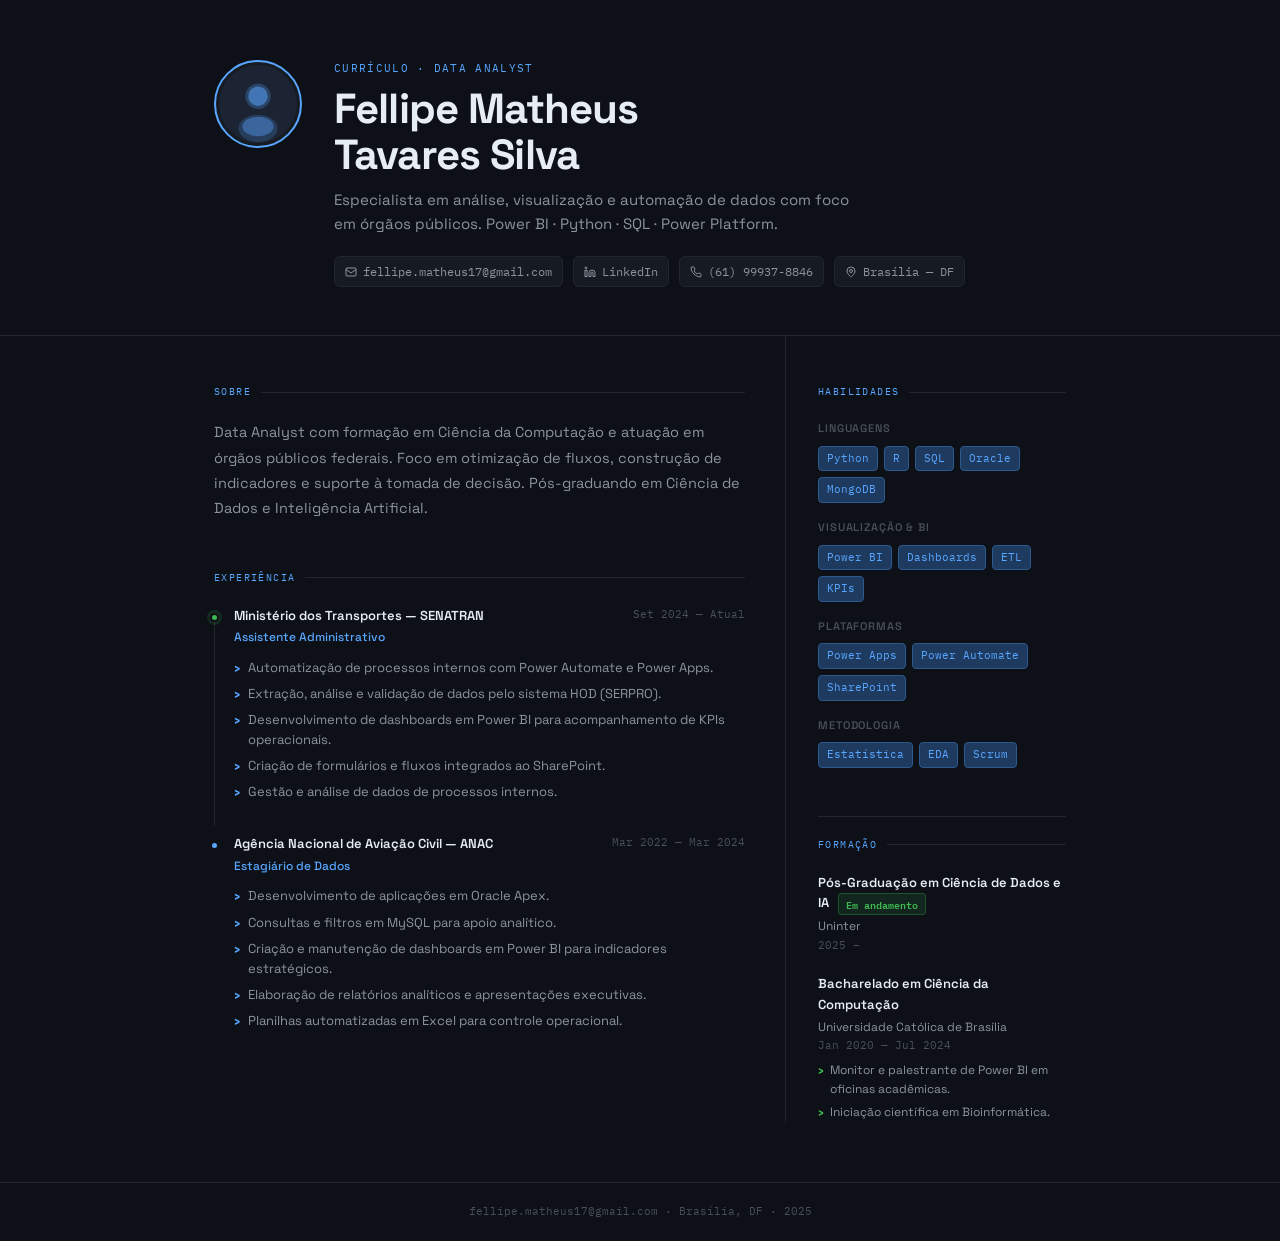
==== Index.html @ 31ef7005 "Add files via upload" ====
<!DOCTYPE html>
<html lang="pt-BR">
<head>
  <meta charset="UTF-8" />
  <meta name="viewport" content="width=device-width, initial-scale=1.0" />
  <title>Fellipe Matheus — Data Analyst</title>
  <link href="https://fonts.googleapis.com/css2?family=Space+Grotesk:wght@300;400;500;600;700&family=IBM+Plex+Mono:wght@400;500&display=swap" rel="stylesheet" />
  <style>
    :root {
      --bg: #0D1117;
      --surface: #161B22;
      --surface-2: #1C2333;
      --border: #21262D;
      --accent: #58A6FF;
      --accent-dim: #1F3A5F;
      --accent-green: #3FB950;
      --text-primary: #E6EDF3;
      --text-secondary: #8B949E;
      --text-muted: #484F58;
      --tag-bg: #1F3A5F;
      --tag-border: #2D5A8E;
    }

    *, *::before, *::after { box-sizing: border-box; margin: 0; padding: 0; }

    html { scroll-behavior: smooth; }

    body {
      font-family: 'Space Grotesk', sans-serif;
      background: var(--bg);
      color: var(--text-primary);
      min-height: 100vh;
      line-height: 1.6;
    }

    /* ── LAYOUT ── */
    .container {
      max-width: 900px;
      margin: 0 auto;
      padding: 0 24px;
    }

    /* ── HEADER ── */
    header {
      border-bottom: 1px solid var(--border);
      padding: 60px 0 48px;
    }

    .header-inner {
      display: flex;
      align-items: flex-start;
      gap: 32px;
    }

    .avatar-wrap {
      flex-shrink: 0;
    }

    .avatar-ring {
      width: 88px;
      height: 88px;
      border-radius: 50%;
      border: 2px solid var(--accent);
      padding: 3px;
      background: var(--surface);
    }

    .avatar-ring svg {
      width: 100%;
      height: 100%;
    }

    .header-text { flex: 1; }

    .eyebrow {
      font-family: 'IBM Plex Mono', monospace;
      font-size: 11px;
      letter-spacing: 0.12em;
      text-transform: uppercase;
      color: var(--accent);
      margin-bottom: 8px;
    }

    h1 {
      font-size: clamp(28px, 5vw, 42px);
      font-weight: 700;
      letter-spacing: -0.02em;
      line-height: 1.1;
      color: var(--text-primary);
      margin-bottom: 10px;
    }

    .tagline {
      font-size: 15px;
      color: var(--text-secondary);
      margin-bottom: 20px;
      max-width: 520px;
    }

    .contacts {
      display: flex;
      flex-wrap: wrap;
      gap: 10px;
    }

    .contact-pill {
      display: inline-flex;
      align-items: center;
      gap: 6px;
      font-family: 'IBM Plex Mono', monospace;
      font-size: 12px;
      color: var(--text-secondary);
      background: var(--surface);
      border: 1px solid var(--border);
      border-radius: 6px;
      padding: 5px 10px;
      text-decoration: none;
      transition: border-color 0.2s, color 0.2s;
    }

    .contact-pill:hover {
      border-color: var(--accent);
      color: var(--accent);
    }

    .contact-pill svg { flex-shrink: 0; }

    /* ── MAIN GRID ── */
    main {
      display: grid;
      grid-template-columns: 1fr 280px;
      gap: 0;
      align-items: start;
    }

    /* ── LEFT COLUMN ── */
    .col-left {
      padding: 48px 40px 60px 0;
      border-right: 1px solid var(--border);
    }

    /* ── RIGHT COLUMN ── */
    .col-right {
      padding: 48px 0 60px 32px;
    }

    /* ── SECTION ── */
    section { margin-bottom: 48px; }
    section:last-child { margin-bottom: 0; }

    .section-label {
      font-family: 'IBM Plex Mono', monospace;
      font-size: 10px;
      letter-spacing: 0.14em;
      text-transform: uppercase;
      color: var(--accent);
      margin-bottom: 20px;
      display: flex;
      align-items: center;
      gap: 10px;
    }

    .section-label::after {
      content: '';
      display: block;
      flex: 1;
      height: 1px;
      background: var(--border);
    }

    /* ── ABOUT ── */
    .about-text {
      font-size: 14.5px;
      color: var(--text-secondary);
      line-height: 1.75;
    }

    /* ── EXPERIENCE ── */
    .exp-item {
      position: relative;
      padding-left: 20px;
      margin-bottom: 32px;
    }

    .exp-item::before {
      content: '';
      position: absolute;
      left: 0;
      top: 8px;
      bottom: -24px;
      width: 1px;
      background: var(--border);
    }

    .exp-item:last-child::before { display: none; }

    .exp-dot {
      position: absolute;
      left: -4px;
      top: 7px;
      width: 9px;
      height: 9px;
      border-radius: 50%;
      background: var(--accent);
      border: 2px solid var(--bg);
    }

    .exp-dot.current {
      background: var(--accent-green);
      box-shadow: 0 0 0 3px rgba(63, 185, 80, 0.15);
    }

    .exp-header {
      display: flex;
      justify-content: space-between;
      align-items: flex-start;
      flex-wrap: wrap;
      gap: 4px;
      margin-bottom: 2px;
    }

    .exp-org {
      font-size: 13px;
      font-weight: 600;
      color: var(--text-primary);
    }

    .exp-period {
      font-family: 'IBM Plex Mono', monospace;
      font-size: 11px;
      color: var(--text-muted);
    }

    .exp-role {
      font-size: 12px;
      color: var(--accent);
      margin-bottom: 10px;
      font-weight: 500;
    }

    .exp-bullets {
      list-style: none;
      display: flex;
      flex-direction: column;
      gap: 6px;
    }

    .exp-bullets li {
      font-size: 13px;
      color: var(--text-secondary);
      padding-left: 14px;
      position: relative;
      line-height: 1.55;
    }

    .exp-bullets li::before {
      content: '›';
      position: absolute;
      left: 0;
      color: var(--accent);
      font-weight: 700;
    }

    /* ── SKILLS ── */
    .skill-group { margin-bottom: 16px; }

    .skill-group-name {
      font-size: 11px;
      font-weight: 600;
      text-transform: uppercase;
      letter-spacing: 0.08em;
      color: var(--text-muted);
      margin-bottom: 8px;
    }

    .tags {
      display: flex;
      flex-wrap: wrap;
      gap: 6px;
    }

    .tag {
      font-family: 'IBM Plex Mono', monospace;
      font-size: 11px;
      background: var(--tag-bg);
      border: 1px solid var(--tag-border);
      color: var(--accent);
      border-radius: 4px;
      padding: 3px 8px;
    }

    /* ── EDUCATION ── */
    .edu-item { margin-bottom: 20px; }
    .edu-item:last-child { margin-bottom: 0; }

    .edu-degree {
      font-size: 13px;
      font-weight: 600;
      color: var(--text-primary);
      margin-bottom: 2px;
    }

    .edu-inst {
      font-size: 12px;
      color: var(--text-secondary);
    }

    .edu-period {
      font-family: 'IBM Plex Mono', monospace;
      font-size: 11px;
      color: var(--text-muted);
      margin-bottom: 6px;
    }

    .edu-notes {
      list-style: none;
      display: flex;
      flex-direction: column;
      gap: 4px;
    }

    .edu-notes li {
      font-size: 12px;
      color: var(--text-secondary);
      padding-left: 12px;
      position: relative;
    }

    .edu-notes li::before {
      content: '›';
      position: absolute;
      left: 0;
      color: var(--accent-green);
      font-weight: 700;
    }

    .badge-current {
      display: inline-block;
      font-family: 'IBM Plex Mono', monospace;
      font-size: 10px;
      background: rgba(63, 185, 80, 0.12);
      border: 1px solid rgba(63, 185, 80, 0.3);
      color: var(--accent-green);
      border-radius: 4px;
      padding: 2px 7px;
      margin-left: 6px;
      vertical-align: middle;
    }

    /* ── DIVIDER ── */
    hr.soft {
      border: none;
      border-top: 1px solid var(--border);
      margin: 20px 0;
    }

    /* ── FOOTER ── */
    footer {
      border-top: 1px solid var(--border);
      padding: 20px 0;
      text-align: center;
    }

    .footer-text {
      font-family: 'IBM Plex Mono', monospace;
      font-size: 11px;
      color: var(--text-muted);
    }

    /* ── RESPONSIVE ── */
    @media (max-width: 680px) {
      .header-inner { flex-direction: column; gap: 20px; }

      main {
        grid-template-columns: 1fr;
      }

      .col-left {
        padding: 40px 0 0;
        border-right: none;
        border-bottom: 1px solid var(--border);
        padding-bottom: 40px;
      }

      .col-right { padding: 40px 0 60px; }
    }

    @media print {
      body { background: white; color: black; }
      .contact-pill { border: 1px solid #ccc; color: #333; }
    }
  </style>
</head>
<body>

  <header>
    <div class="container">
      <div class="header-inner">
        <div class="avatar-wrap">
          <div class="avatar-ring">
            <!-- Placeholder avatar icon -->
            <svg viewBox="0 0 80 80" fill="none" xmlns="http://www.w3.org/2000/svg">
              <circle cx="40" cy="40" r="40" fill="#1C2333"/>
              <circle cx="40" cy="32" r="13" fill="#58A6FF" opacity="0.25"/>
              <ellipse cx="40" cy="65" rx="20" ry="14" fill="#58A6FF" opacity="0.2"/>
              <circle cx="40" cy="32" r="10" fill="#58A6FF" opacity="0.5"/>
              <ellipse cx="40" cy="63" rx="16" ry="10" fill="#58A6FF" opacity="0.4"/>
            </svg>
          </div>
        </div>

        <div class="header-text">
          <p class="eyebrow">Currículo · Data Analyst</p>
          <h1>Fellipe Matheus<br>Tavares Silva</h1>
          <p class="tagline">
            Especialista em análise, visualização e automação de dados com foco em órgãos públicos.
            Power BI · Python · SQL · Power Platform.
          </p>
          <div class="contacts">
            <a class="contact-pill" href="mailto:fellipe.matheus17@gmail.com">
              <svg width="12" height="12" viewBox="0 0 24 24" fill="none" stroke="currentColor" stroke-width="2"><rect x="2" y="4" width="20" height="16" rx="2"/><path d="m22 7-10 7L2 7"/></svg>
              fellipe.matheus17@gmail.com
            </a>
            <a class="contact-pill" href="https://www.linkedin.com/in/fellipetavares17/" target="_blank" rel="noopener">
              <svg width="12" height="12" viewBox="0 0 24 24" fill="none" stroke="currentColor" stroke-width="2"><path d="M16 8a6 6 0 0 1 6 6v7h-4v-7a2 2 0 0 0-4 0v7h-4v-7a6 6 0 0 1 6-6z"/><rect x="2" y="9" width="4" height="12"/><circle cx="4" cy="4" r="2"/></svg>
              LinkedIn
            </a>
            <span class="contact-pill">
              <svg width="12" height="12" viewBox="0 0 24 24" fill="none" stroke="currentColor" stroke-width="2"><path d="M22 16.92v3a2 2 0 0 1-2.18 2 19.79 19.79 0 0 1-8.63-3.07 19.5 19.5 0 0 1-6-6A19.79 19.79 0 0 1 2.12 4.18 2 2 0 0 1 4.11 2h3a2 2 0 0 1 2 1.72c.127.96.361 1.903.7 2.81a2 2 0 0 1-.45 2.11L8.09 9.91a16 16 0 0 0 6 6l1.27-1.27a2 2 0 0 1 2.11-.45c.907.339 1.85.573 2.81.7A2 2 0 0 1 22 16.92z"/></svg>
              (61) 99937-8846
            </span>
            <span class="contact-pill">
              <svg width="12" height="12" viewBox="0 0 24 24" fill="none" stroke="currentColor" stroke-width="2"><path d="M20 10c0 6-8 12-8 12s-8-6-8-12a8 8 0 0 1 16 0z"/><circle cx="12" cy="10" r="3"/></svg>
              Brasília — DF
            </span>
          </div>
        </div>
      </div>
    </div>
  </header>

  <div class="container">
    <main>

      <!-- ── LEFT: About + Experience ── -->
      <div class="col-left">

        <section>
          <p class="section-label">Sobre</p>
          <p class="about-text">
            Data Analyst com formação em Ciência da Computação e atuação em órgãos públicos federais.
            Foco em otimização de fluxos, construção de indicadores e suporte à tomada de decisão.
            Pós-graduando em Ciência de Dados e Inteligência Artificial.
          </p>
        </section>

        <section>
          <p class="section-label">Experiência</p>

          <div class="exp-item">
            <div class="exp-dot current"></div>
            <div class="exp-header">
              <span class="exp-org">Ministério dos Transportes — SENATRAN</span>
              <span class="exp-period">Set 2024 — Atual</span>
            </div>
            <p class="exp-role">Assistente Administrativo</p>
            <ul class="exp-bullets">
              <li>Automatização de processos internos com Power Automate e Power Apps.</li>
              <li>Extração, análise e validação de dados pelo sistema HOD (SERPRO).</li>
              <li>Desenvolvimento de dashboards em Power BI para acompanhamento de KPIs operacionais.</li>
              <li>Criação de formulários e fluxos integrados ao SharePoint.</li>
              <li>Gestão e análise de dados de processos internos.</li>
            </ul>
          </div>

          <div class="exp-item">
            <div class="exp-dot"></div>
            <div class="exp-header">
              <span class="exp-org">Agência Nacional de Aviação Civil — ANAC</span>
              <span class="exp-period">Mar 2022 — Mar 2024</span>
            </div>
            <p class="exp-role">Estagiário de Dados</p>
            <ul class="exp-bullets">
              <li>Desenvolvimento de aplicações em Oracle Apex.</li>
              <li>Consultas e filtros em MySQL para apoio analítico.</li>
              <li>Criação e manutenção de dashboards em Power BI para indicadores estratégicos.</li>
              <li>Elaboração de relatórios analíticos e apresentações executivas.</li>
              <li>Planilhas automatizadas em Excel para controle operacional.</li>
            </ul>
          </div>
        </section>

      </div>

      <!-- ── RIGHT: Skills + Education ── -->
      <div class="col-right">

        <section>
          <p class="section-label">Habilidades</p>

          <div class="skill-group">
            <p class="skill-group-name">Linguagens</p>
            <div class="tags">
              <span class="tag">Python</span>
              <span class="tag">R</span>
              <span class="tag">SQL</span>
              <span class="tag">Oracle</span>
              <span class="tag">MongoDB</span>
            </div>
          </div>

          <div class="skill-group">
            <p class="skill-group-name">Visualização & BI</p>
            <div class="tags">
              <span class="tag">Power BI</span>
              <span class="tag">Dashboards</span>
              <span class="tag">ETL</span>
              <span class="tag">KPIs</span>
            </div>
          </div>

          <div class="skill-group">
            <p class="skill-group-name">Plataformas</p>
            <div class="tags">
              <span class="tag">Power Apps</span>
              <span class="tag">Power Automate</span>
              <span class="tag">SharePoint</span>
            </div>
          </div>

          <div class="skill-group">
            <p class="skill-group-name">Metodologia</p>
            <div class="tags">
              <span class="tag">Estatística</span>
              <span class="tag">EDA</span>
              <span class="tag">Scrum</span>
            </div>
          </div>
        </section>

        <hr class="soft" />

        <section>
          <p class="section-label">Formação</p>

          <div class="edu-item">
            <p class="edu-degree">
              Pós-Graduação em Ciência de Dados e IA
              <span class="badge-current">Em andamento</span>
            </p>
            <p class="edu-inst">Uninter</p>
            <p class="edu-period">2025 –</p>
          </div>

          <div class="edu-item">
            <p class="edu-degree">Bacharelado em Ciência da Computação</p>
            <p class="edu-inst">Universidade Católica de Brasília</p>
            <p class="edu-period">Jan 2020 — Jul 2024</p>
            <ul class="edu-notes">
              <li>Monitor e palestrante de Power BI em oficinas acadêmicas.</li>
              <li>Iniciação científica em Bioinformática.</li>
            </ul>
          </div>
        </section>

      </div>

    </main>
  </div>

  <footer>
    <div class="container">
      <p class="footer-text">fellipe.matheus17@gmail.com · Brasília, DF · 2025</p>
    </div>
  </footer>

</body>
</html>
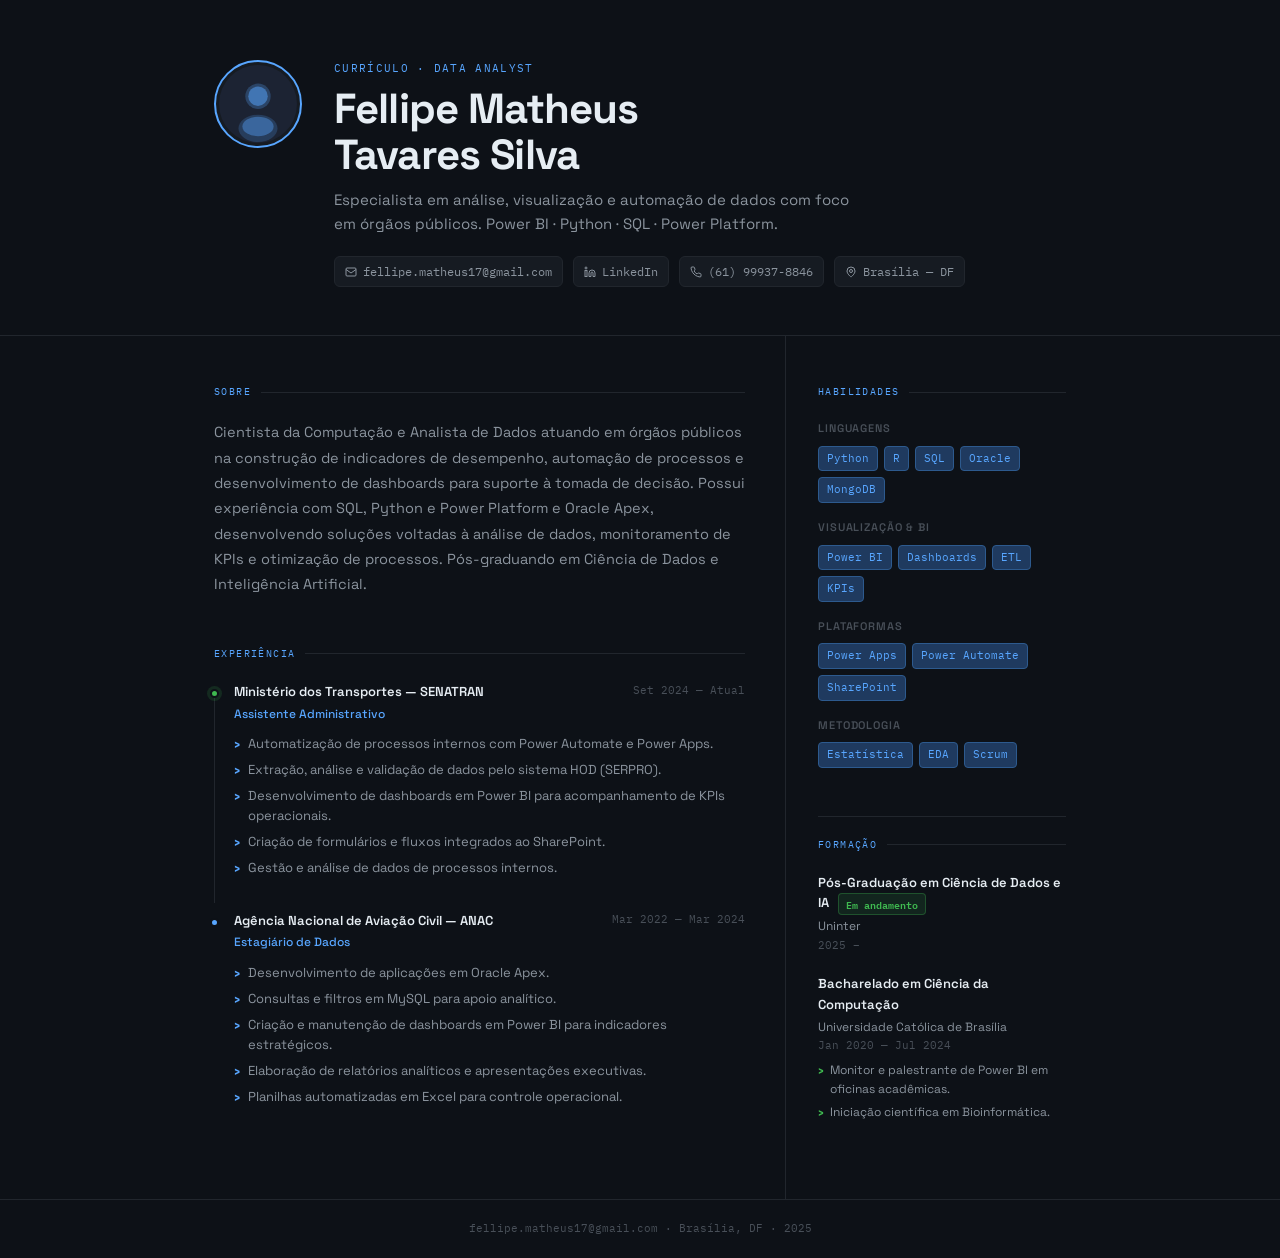
==== commit 41dc254a: "Update Index.html" ====
--- a/Index.html
+++ b/Index.html
@@ -417,7 +417,7 @@
             Power BI · Python · SQL · Power Platform.
           </p>
           <div class="contacts">
-            <a class="contact-pill" href="mailto:fellipe.matheus17@gmail.com">
+            <a class="contact-pill" href="mailto:dev.fellipetavares@gmail.com">
               <svg width="12" height="12" viewBox="0 0 24 24" fill="none" stroke="currentColor" stroke-width="2"><rect x="2" y="4" width="20" height="16" rx="2"/><path d="m22 7-10 7L2 7"/></svg>
               fellipe.matheus17@gmail.com
             </a>
@@ -448,8 +448,7 @@
         <section>
           <p class="section-label">Sobre</p>
           <p class="about-text">
-            Data Analyst com formação em Ciência da Computação e atuação em órgãos públicos federais.
-            Foco em otimização de fluxos, construção de indicadores e suporte à tomada de decisão.
+            Cientista da Computação e Analista de Dados atuando em órgãos públicos na construção de indicadores de desempenho, automação de processos e desenvolvimento de dashboards para suporte à tomada de decisão. Possui experiência com SQL, Python e Power Platform e Oracle Apex, desenvolvendo soluções voltadas à análise de dados, monitoramento de KPIs e otimização de processos. 
             Pós-graduando em Ciência de Dados e Inteligência Artificial.
           </p>
         </section>
@@ -575,4 +574,4 @@
   </footer>
 
 </body>
-</html>+</html>
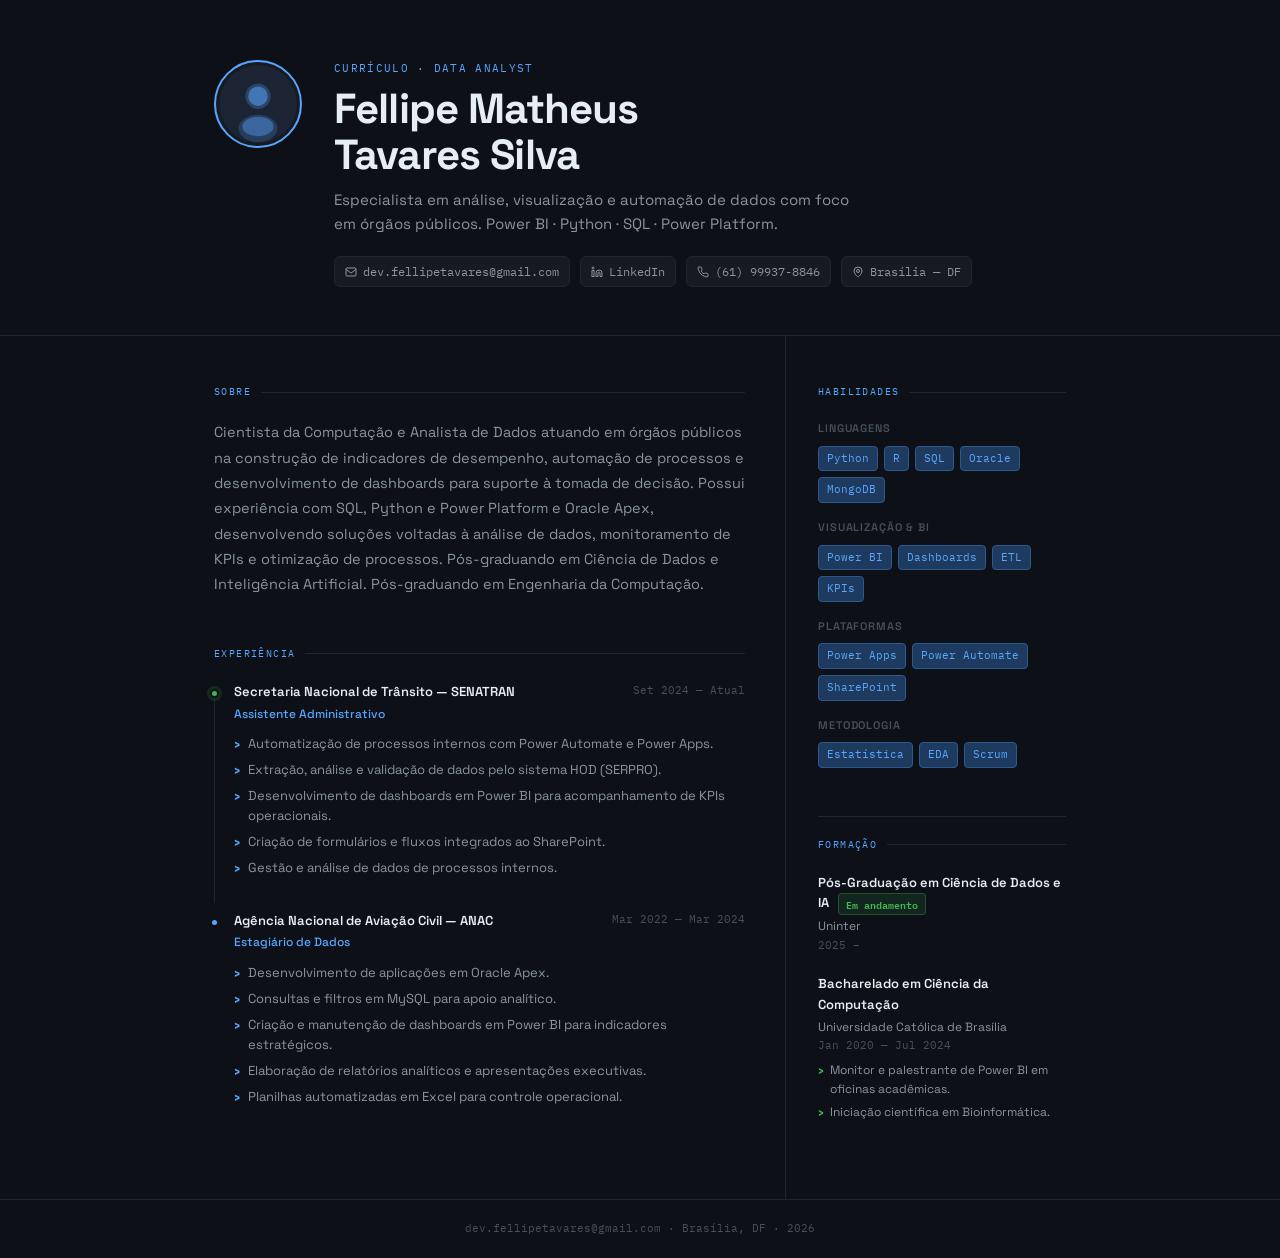
==== commit 8d728d40: "Update Index.html" ====
--- a/Index.html
+++ b/Index.html
@@ -419,7 +419,7 @@
           <div class="contacts">
             <a class="contact-pill" href="mailto:dev.fellipetavares@gmail.com">
               <svg width="12" height="12" viewBox="0 0 24 24" fill="none" stroke="currentColor" stroke-width="2"><rect x="2" y="4" width="20" height="16" rx="2"/><path d="m22 7-10 7L2 7"/></svg>
-              fellipe.matheus17@gmail.com
+              dev.fellipetavares@gmail.com
             </a>
             <a class="contact-pill" href="https://www.linkedin.com/in/fellipetavares17/" target="_blank" rel="noopener">
               <svg width="12" height="12" viewBox="0 0 24 24" fill="none" stroke="currentColor" stroke-width="2"><path d="M16 8a6 6 0 0 1 6 6v7h-4v-7a2 2 0 0 0-4 0v7h-4v-7a6 6 0 0 1 6-6z"/><rect x="2" y="9" width="4" height="12"/><circle cx="4" cy="4" r="2"/></svg>
@@ -450,6 +450,7 @@
           <p class="about-text">
             Cientista da Computação e Analista de Dados atuando em órgãos públicos na construção de indicadores de desempenho, automação de processos e desenvolvimento de dashboards para suporte à tomada de decisão. Possui experiência com SQL, Python e Power Platform e Oracle Apex, desenvolvendo soluções voltadas à análise de dados, monitoramento de KPIs e otimização de processos. 
             Pós-graduando em Ciência de Dados e Inteligência Artificial.
+            Pós-graduando em Engenharia da Computação.
           </p>
         </section>
 
@@ -459,7 +460,7 @@
           <div class="exp-item">
             <div class="exp-dot current"></div>
             <div class="exp-header">
-              <span class="exp-org">Ministério dos Transportes — SENATRAN</span>
+              <span class="exp-org">Secretaria Nacional de Trânsito — SENATRAN</span>
               <span class="exp-period">Set 2024 — Atual</span>
             </div>
             <p class="exp-role">Assistente Administrativo</p>
@@ -569,7 +570,7 @@
 
   <footer>
     <div class="container">
-      <p class="footer-text">fellipe.matheus17@gmail.com · Brasília, DF · 2025</p>
+      <p class="footer-text">dev.fellipetavares@gmail.com · Brasília, DF · 2026</p>
     </div>
   </footer>
 
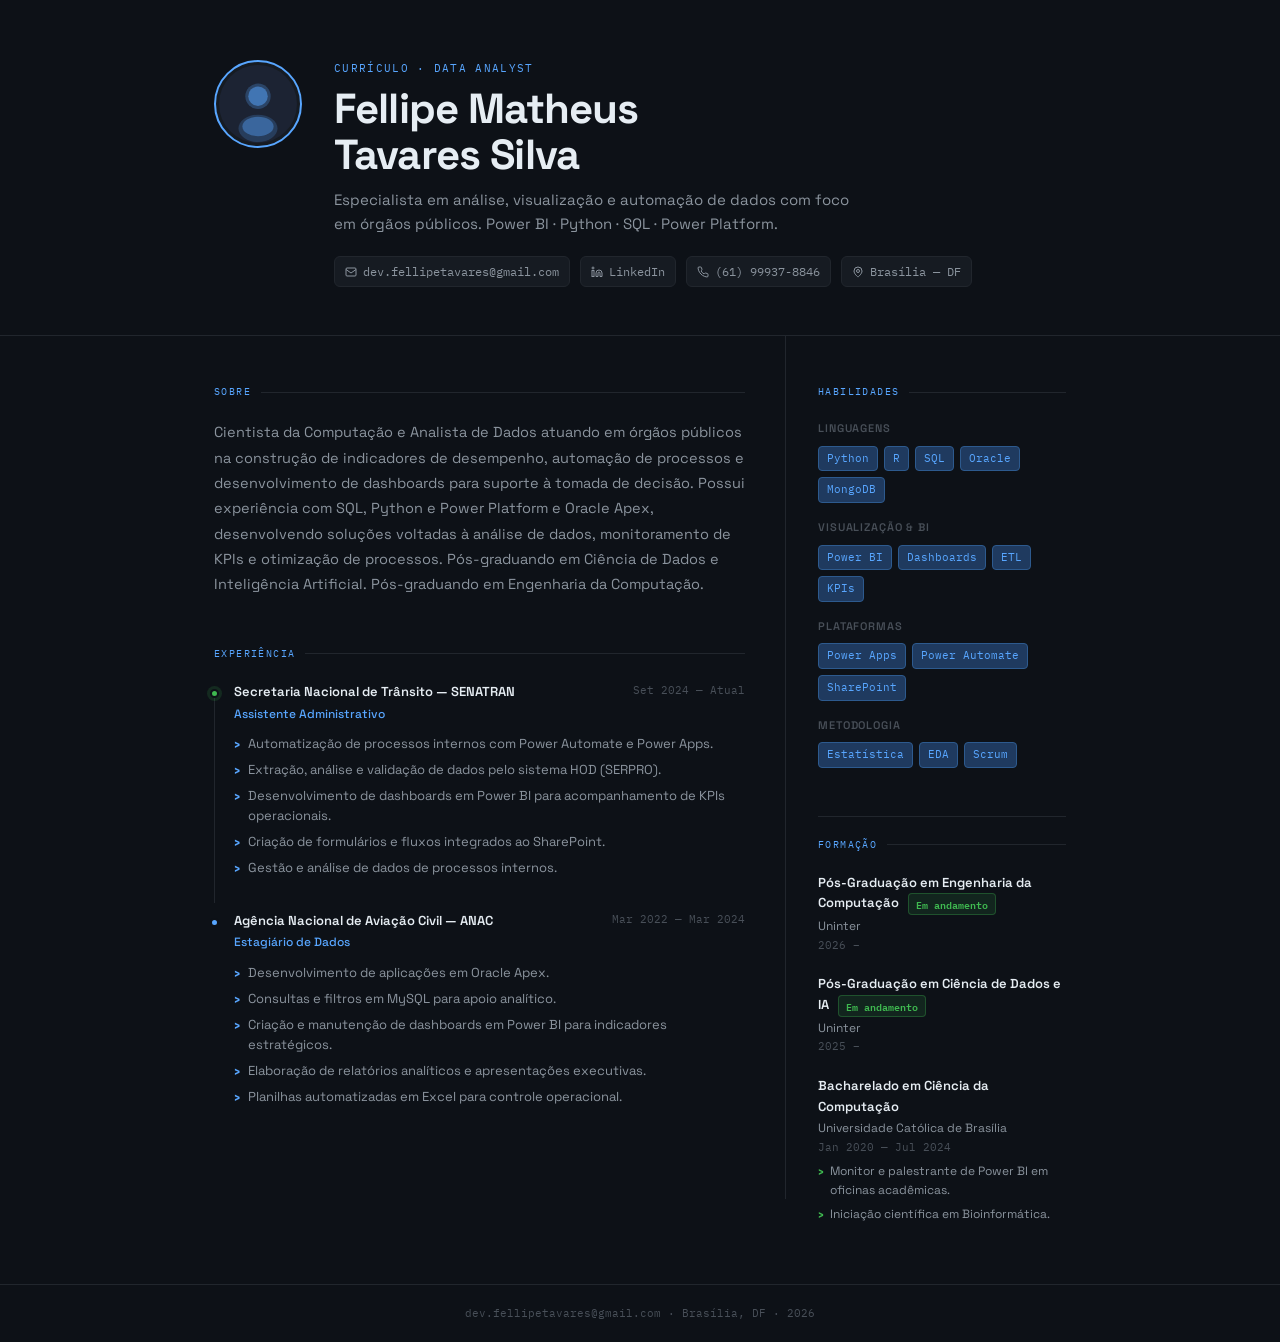
==== commit aeeef19c: "Update Index.html" ====
--- a/Index.html
+++ b/Index.html
@@ -543,6 +543,15 @@
         <section>
           <p class="section-label">Formação</p>
 
+           <div class="edu-item">
+            <p class="edu-degree">
+              Pós-Graduação em Engenharia da Computação
+              <span class="badge-current">Em andamento</span>
+            </p>
+            <p class="edu-inst">Uninter</p>
+            <p class="edu-period">2026 –</p>
+          </div>
+          
           <div class="edu-item">
             <p class="edu-degree">
               Pós-Graduação em Ciência de Dados e IA
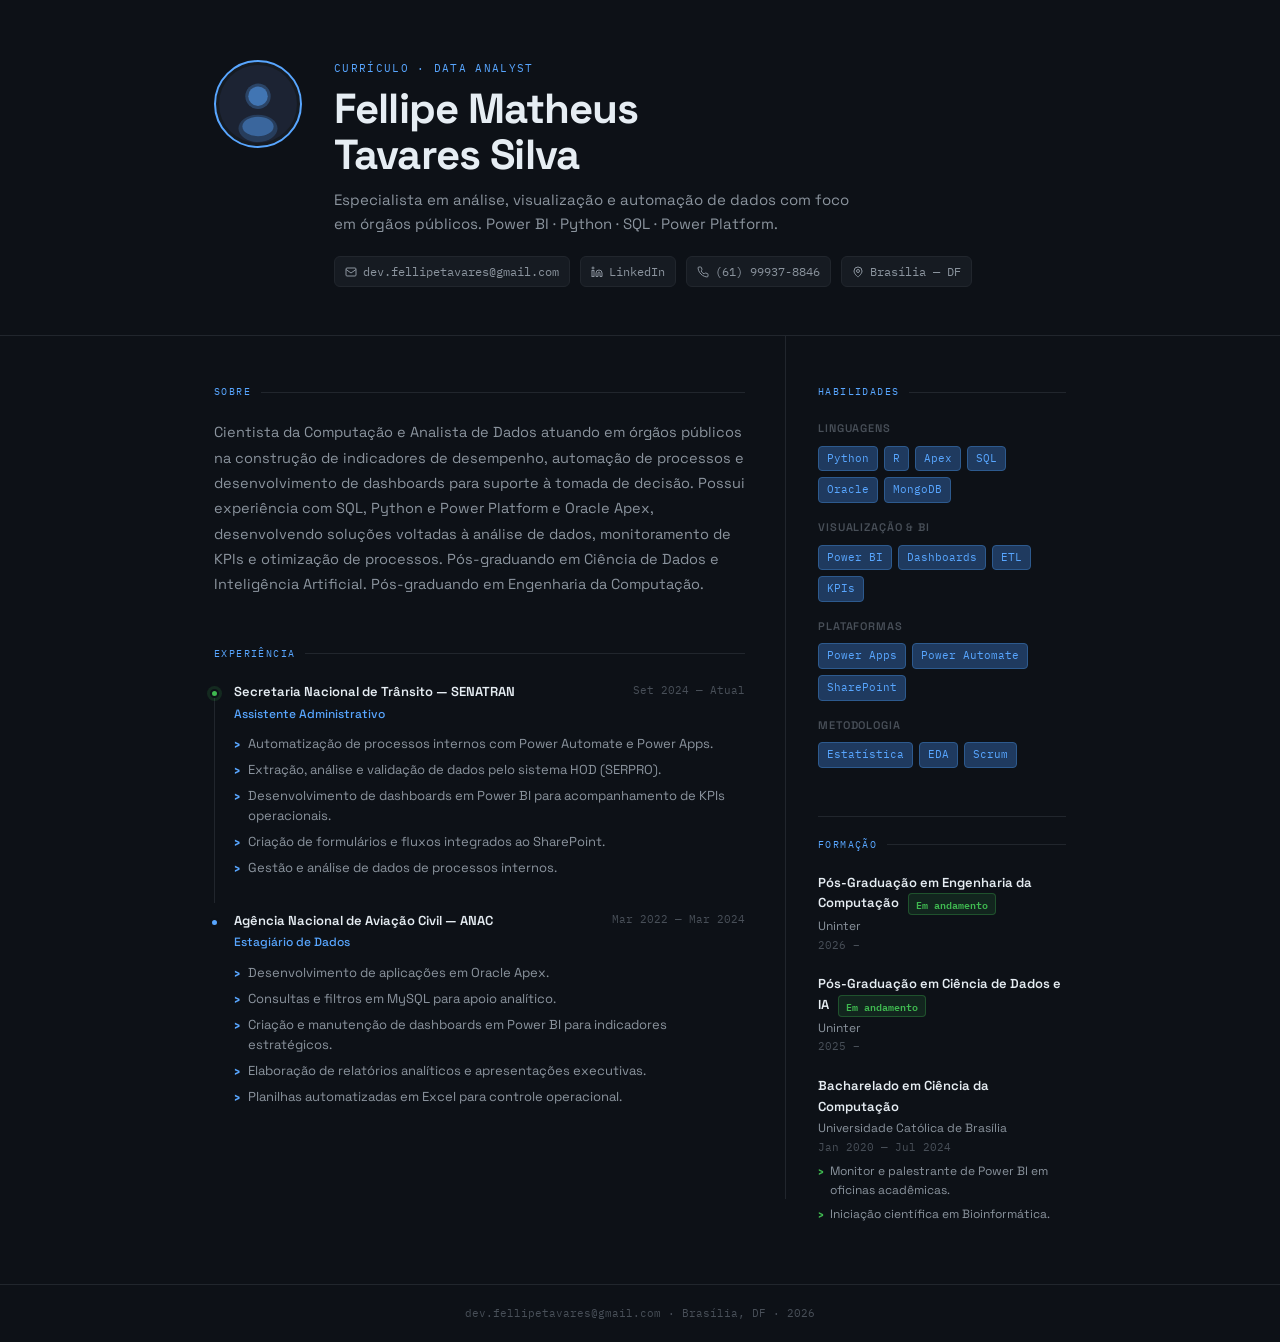
==== commit d70886e3: "Update Index.html" ====
--- a/Index.html
+++ b/Index.html
@@ -399,7 +399,7 @@
         <div class="avatar-wrap">
           <div class="avatar-ring">
             <!-- Placeholder avatar icon -->
-            <svg viewBox="0 0 80 80" fill="none" xmlns="http://www.w3.org/2000/svg">
+            <svg viewBox="0 0 80 80" fill="none" xmlns="https://github.com/FellipeMatheusTavares/Curriculum-Vitae/blob/main/foto%20perfil.jpg">
               <circle cx="40" cy="40" r="40" fill="#1C2333"/>
               <circle cx="40" cy="32" r="13" fill="#58A6FF" opacity="0.25"/>
               <ellipse cx="40" cy="65" rx="20" ry="14" fill="#58A6FF" opacity="0.2"/>
@@ -503,6 +503,7 @@
             <div class="tags">
               <span class="tag">Python</span>
               <span class="tag">R</span>
+              <span class="tag">Apex</span>
               <span class="tag">SQL</span>
               <span class="tag">Oracle</span>
               <span class="tag">MongoDB</span>
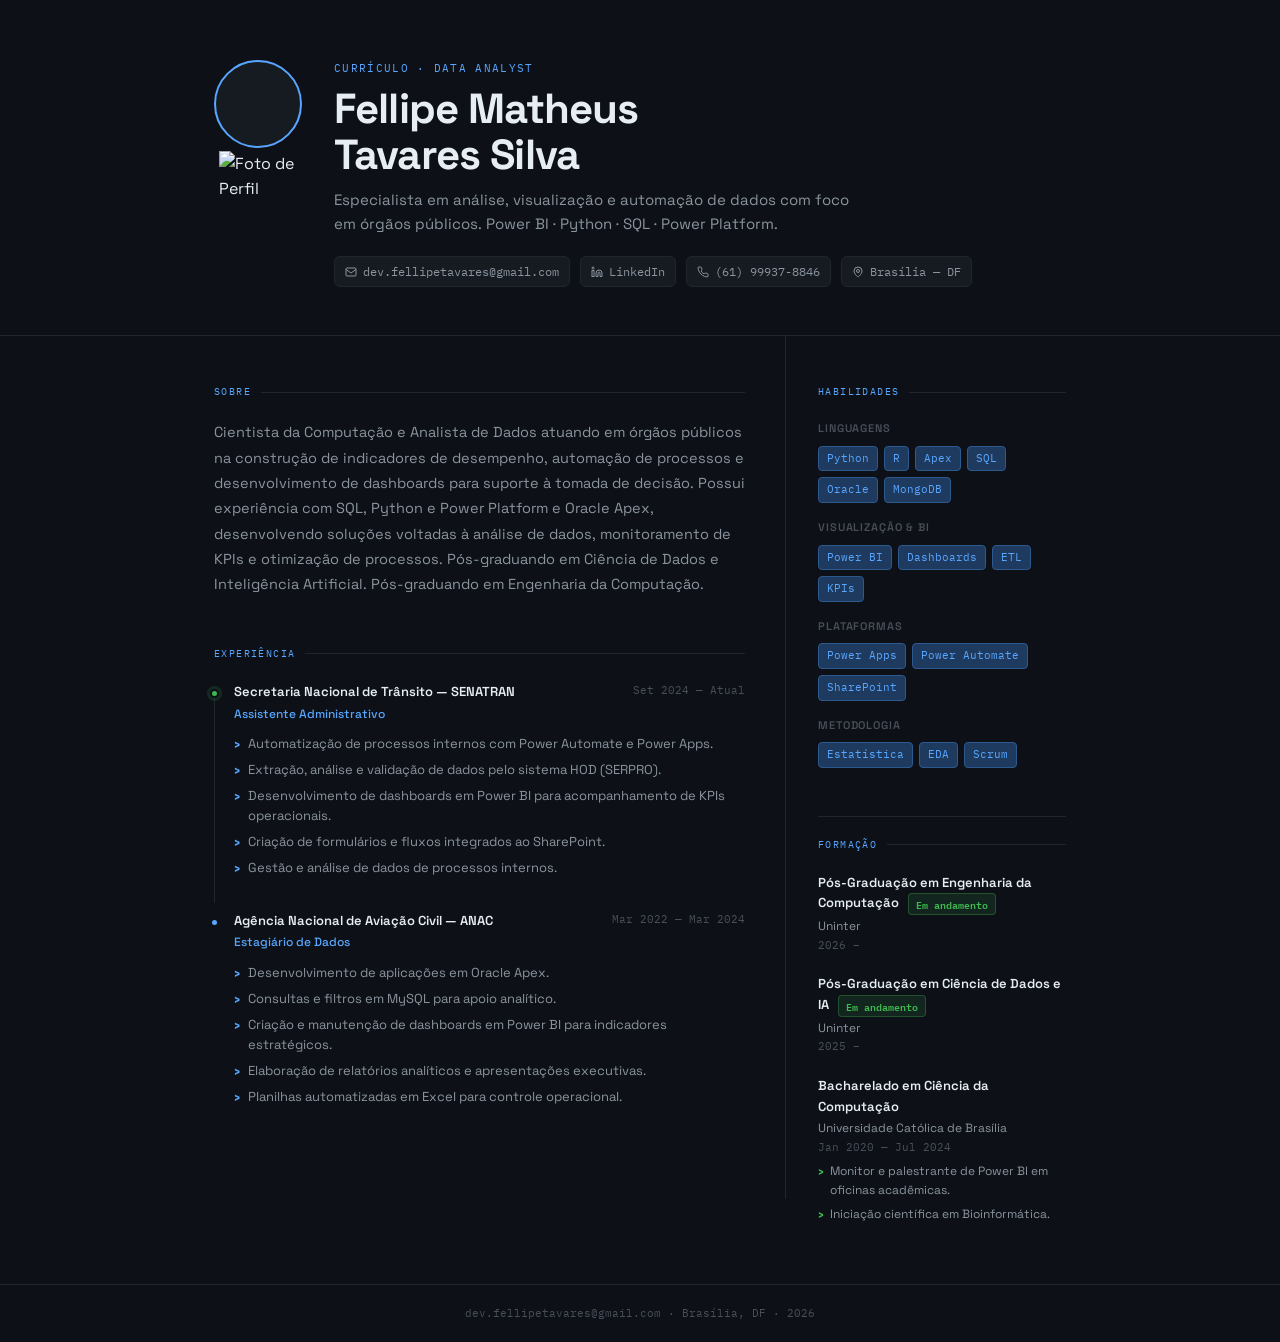
==== commit c4d0bfa0: "Update Index.html" ====
--- a/Index.html
+++ b/Index.html
@@ -399,7 +399,11 @@
         <div class="avatar-wrap">
           <div class="avatar-ring">
             <!-- Placeholder avatar icon -->
-            <svg viewBox="0 0 80 80" fill="none" xmlns="https://github.com/FellipeMatheusTavares/Curriculum-Vitae/blob/main/foto%20perfil.jpg">
+            <svg viewBox="0 0 80 80" fill="none" xmlns="https://raw.githubusercontent.com/FellipeMatheusTavares/Curriculum-Vitae/main/foto%20perfil.jpg">
+            <img
+                src="https://raw.githubusercontent.com/FellipeMatheusTavares/Curriculum-Vitae/main/foto%20perfil.jpg"
+                alt="Foto de Perfil"
+                class="foto-perfil">
               <circle cx="40" cy="40" r="40" fill="#1C2333"/>
               <circle cx="40" cy="32" r="13" fill="#58A6FF" opacity="0.25"/>
               <ellipse cx="40" cy="65" rx="20" ry="14" fill="#58A6FF" opacity="0.2"/>
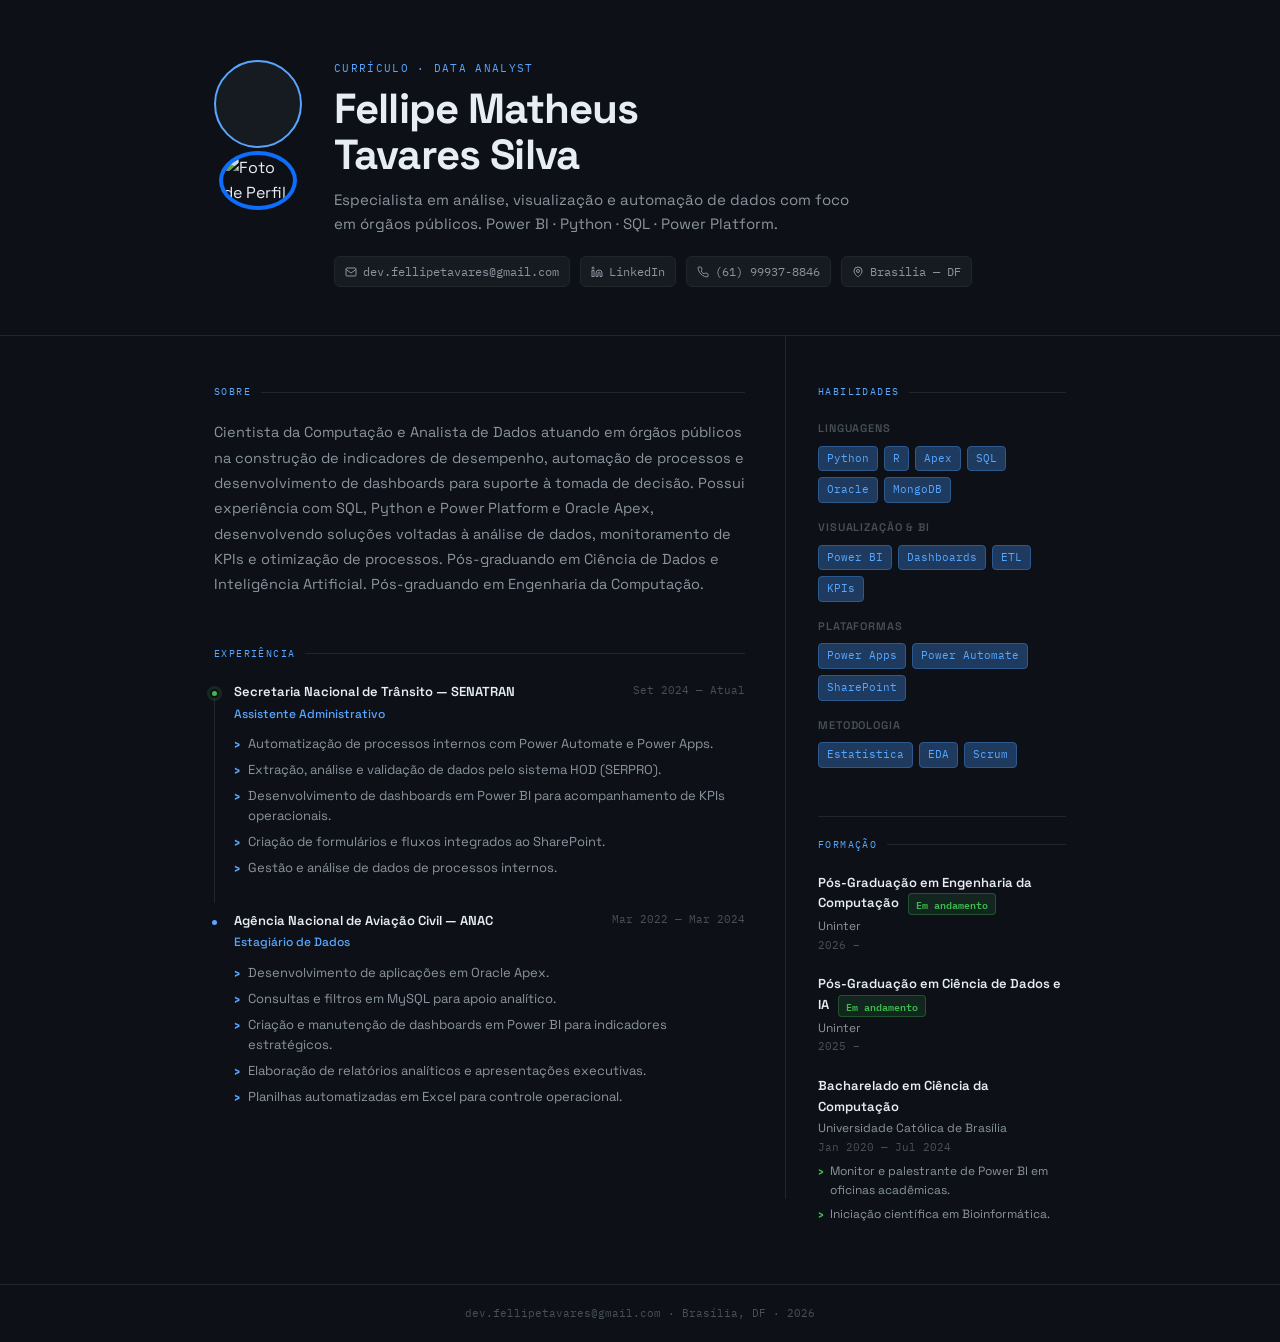
==== commit 397fff72: "Update Index.html" ====
--- a/Index.html
+++ b/Index.html
@@ -39,7 +39,14 @@
       margin: 0 auto;
       padding: 0 24px;
     }
-
+    /* ── FOTO ── */
+    .foto-perfil {
+    width: 180px;
+    height: 180px;
+    border-radius: 50%;
+    object-fit: cover;
+    border: 4px solid #0d6efd;
+}
     /* ── HEADER ── */
     header {
       border-bottom: 1px solid var(--border);
